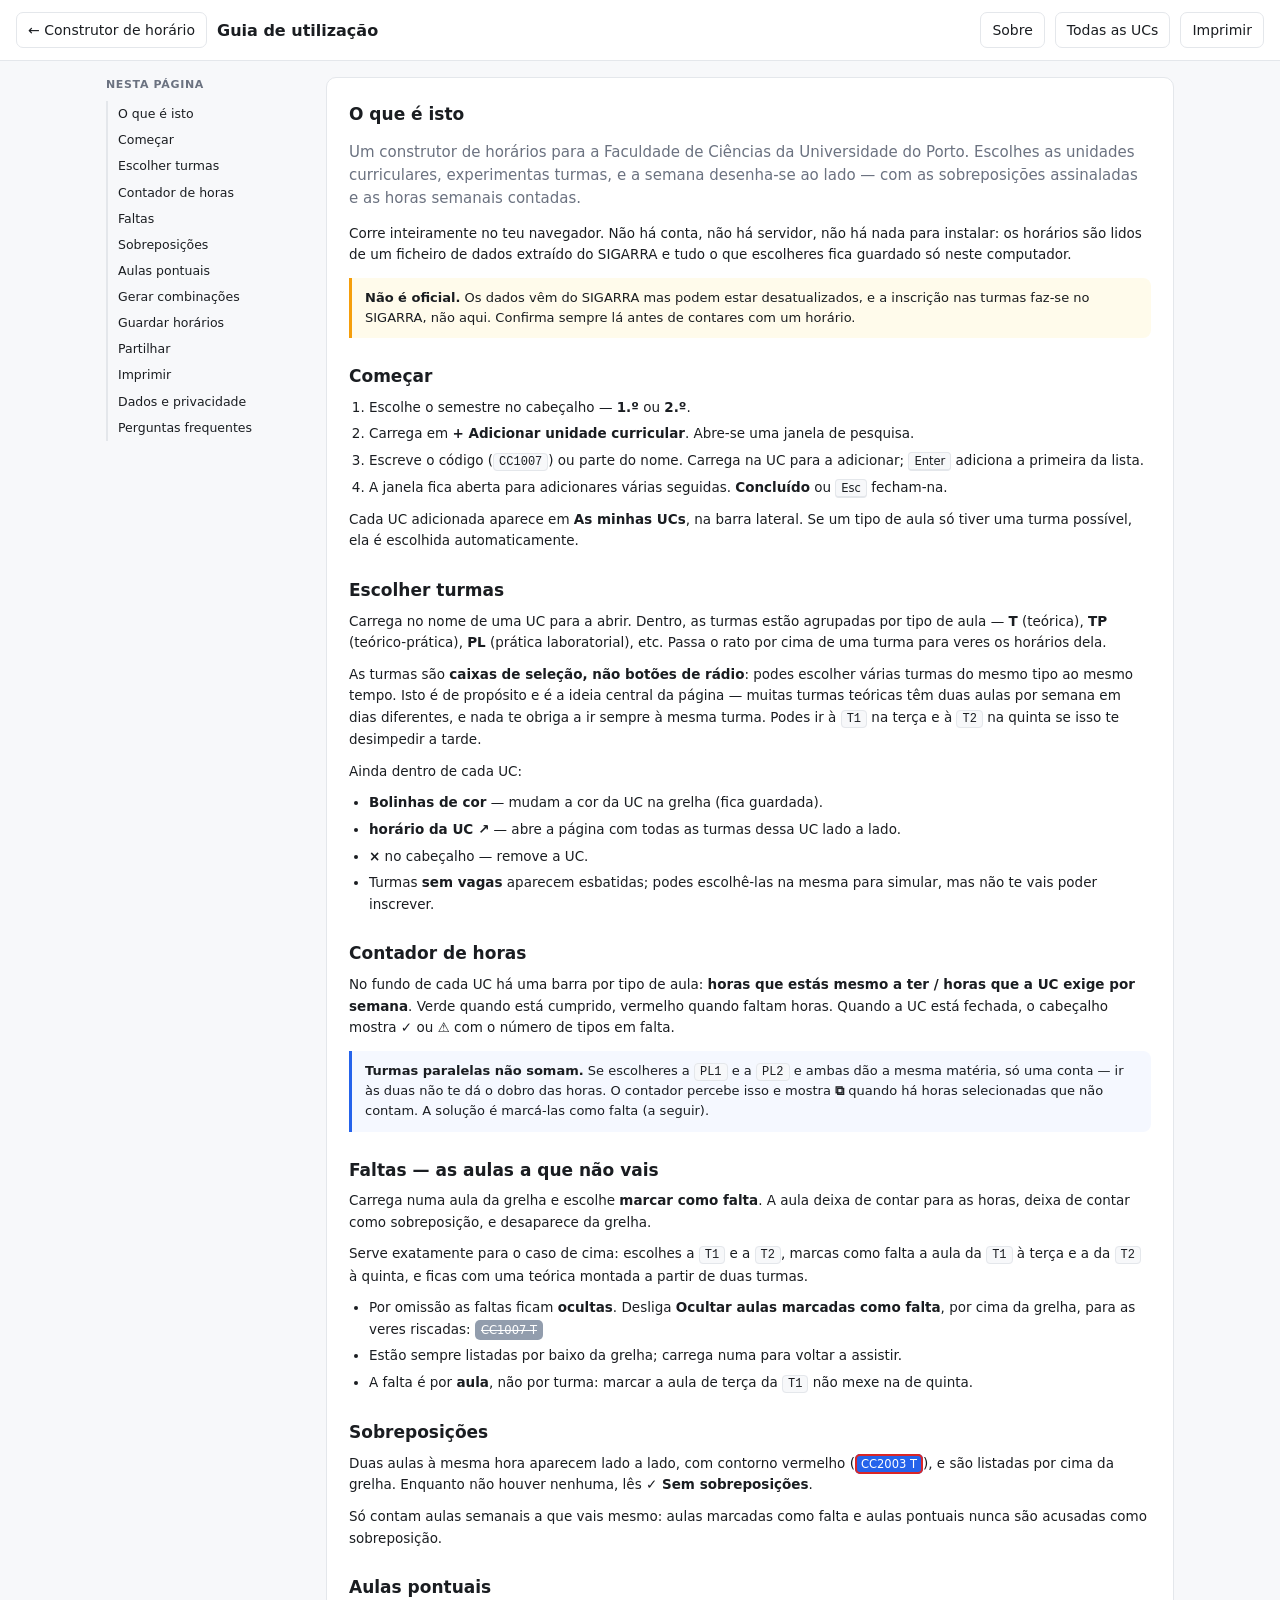
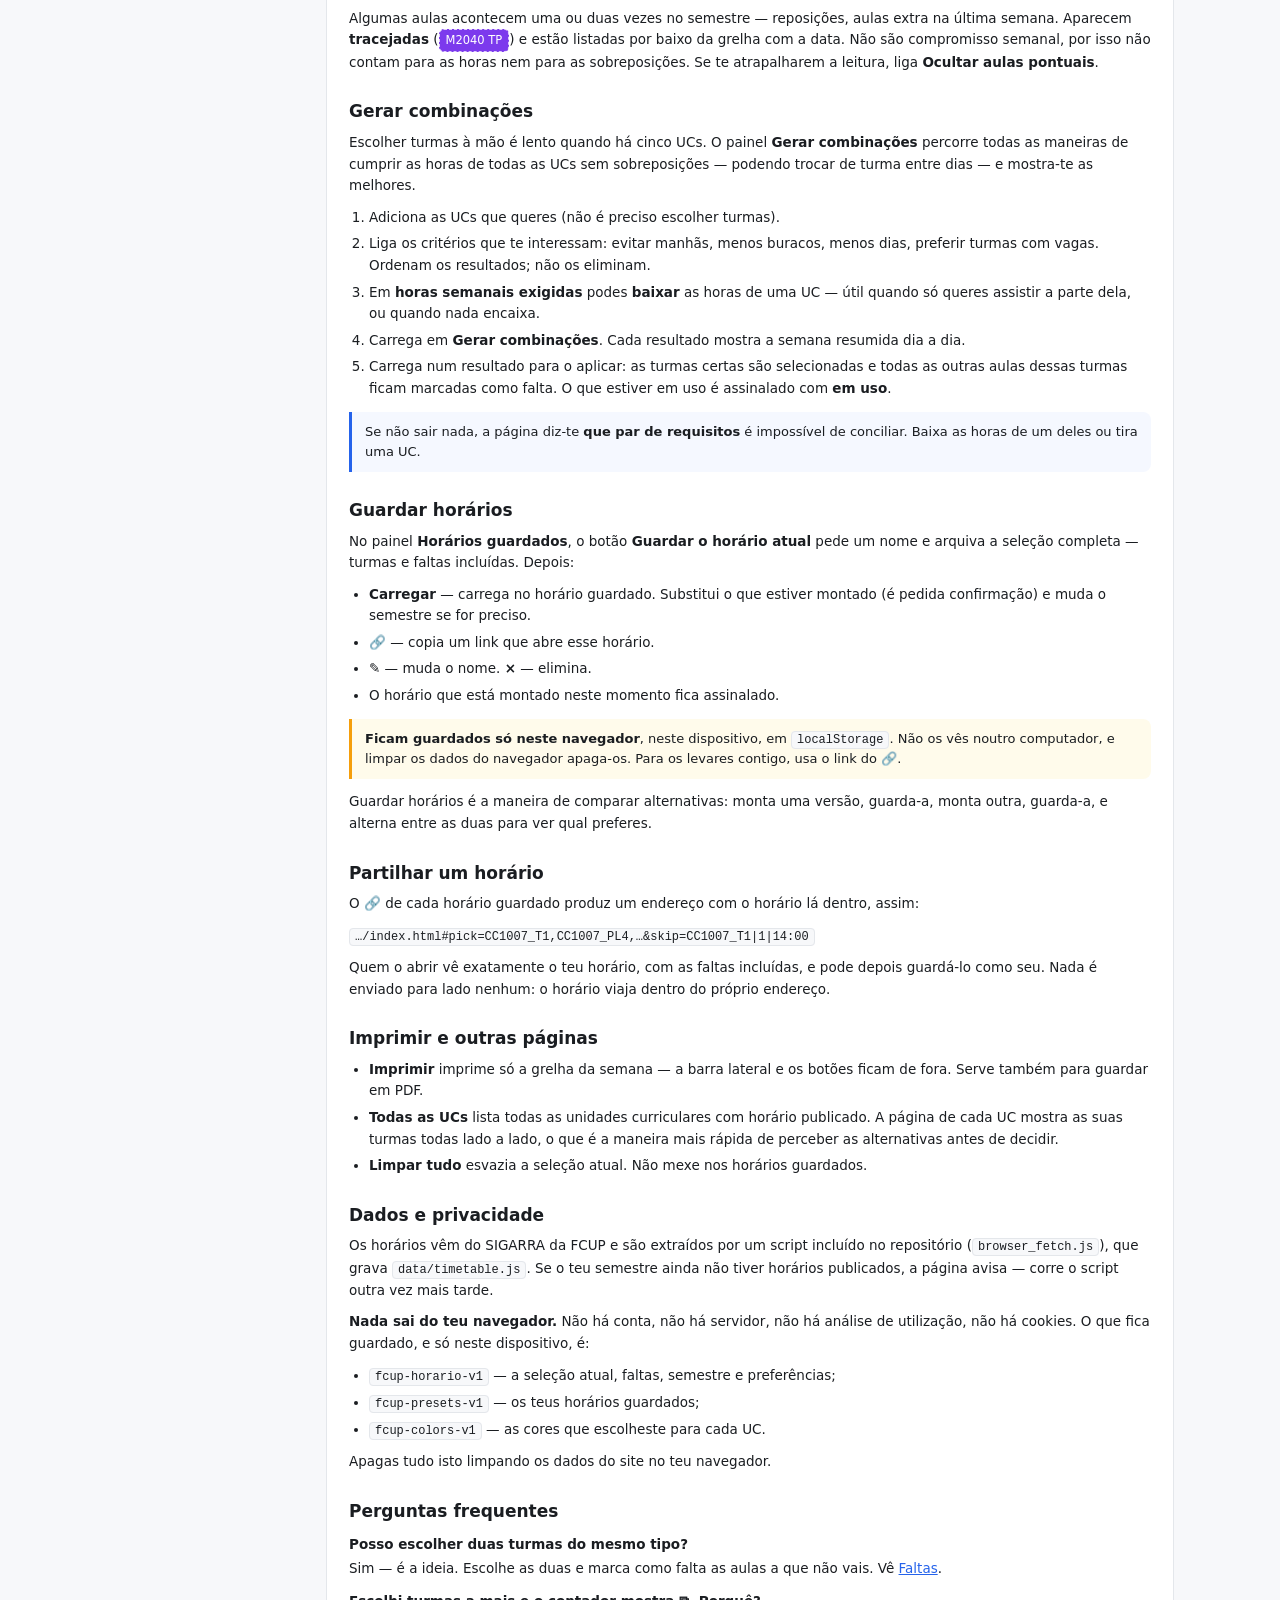
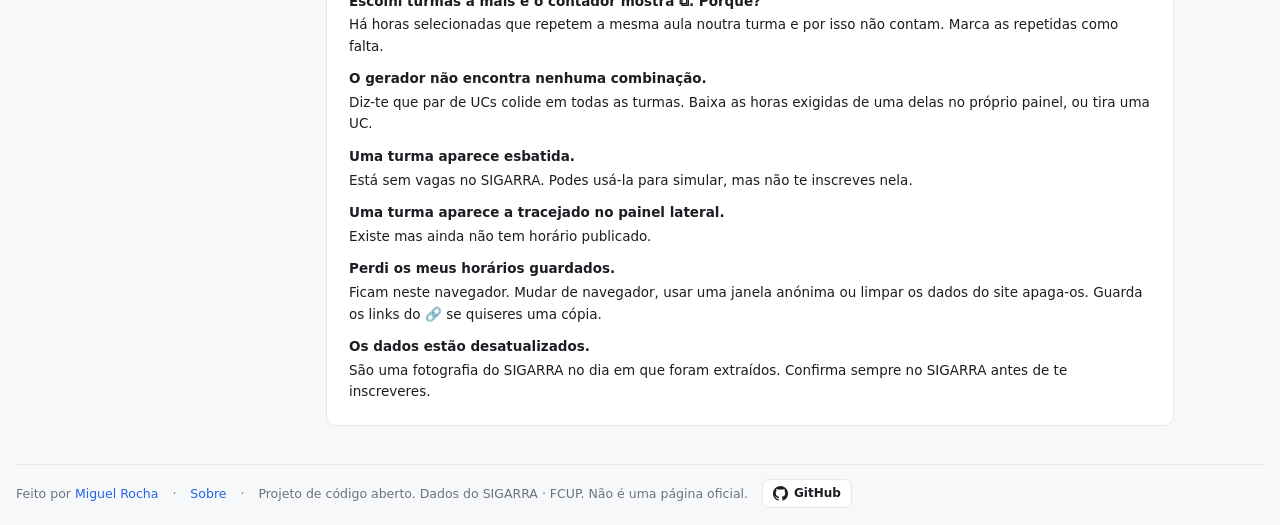
==== guia.html @ b20829d5 "Faz o Teu Horário — construtor de horários da U.Porto Site estático que lê os horários do SIGARRA de" ====
<!doctype html>
<html lang="pt-PT">
<head>
<meta charset="utf-8">
<meta name="viewport" content="width=device-width, initial-scale=1">
<!-- seo:begin  gerado por scripts/build_seo.py — não editar à mão -->
<title>Guia — como montar o teu horário na U.Porto</title>
<meta name="description" content="Como usar o construtor de horários: escolher turmas, marcar faltas, cumprir as horas semanais, gerar combinações e guardar vários horários para comparar.">
<link rel="canonical" href="https://horario.miguelrocha.dev/guia.html">
<meta name="theme-color" content="#2563eb">
<link rel="icon" href="favicon.ico" sizes="32x32">
<link rel="icon" href="assets/icon.svg" type="image/svg+xml">
<link rel="apple-touch-icon" href="assets/apple-touch-icon.png">
<link rel="manifest" href="site.webmanifest">
<meta property="og:type" content="website">
<meta property="og:site_name" content="Faz o Teu Horário · U.Porto">
<meta property="og:locale" content="pt_PT">
<meta property="og:title" content="Guia de utilização">
<meta property="og:description" content="Como usar o construtor de horários: escolher turmas, marcar faltas, cumprir as horas semanais, gerar combinações e guardar vários horários para comparar.">
<meta property="og:url" content="https://horario.miguelrocha.dev/guia.html">
<meta property="og:image" content="https://horario.miguelrocha.dev/assets/og.png">
<meta property="og:image:width" content="1200">
<meta property="og:image:height" content="630">
<meta property="og:image:alt" content="Grelha semanal de horário com as aulas de cinco unidades curriculares">
<meta name="twitter:card" content="summary_large_image">
<meta name="twitter:title" content="Guia de utilização">
<meta name="twitter:description" content="Como usar o construtor de horários: escolher turmas, marcar faltas, cumprir as horas semanais, gerar combinações e guardar vários horários para comparar.">
<meta name="twitter:image" content="https://horario.miguelrocha.dev/assets/og.png">
<script type="application/ld+json">
{
  "@context": "https://schema.org",
  "@type": "FAQPage",
  "inLanguage": "pt-PT",
  "mainEntity": [
    {
      "@type": "Question",
      "name": "Posso escolher duas turmas do mesmo tipo?",
      "acceptedAnswer": {
        "@type": "Answer",
        "text": "Sim — é a ideia. Escolhe as duas e marca como falta as aulas a que não vais. Vê Faltas."
      }
    },
    {
      "@type": "Question",
      "name": "Escolhi turmas a mais e o contador mostra ⧉. Porquê?",
      "acceptedAnswer": {
        "@type": "Answer",
        "text": "Há horas selecionadas que repetem a mesma aula noutra turma e por isso não contam. Marca as repetidas como falta."
      }
    },
    {
      "@type": "Question",
      "name": "O gerador não encontra nenhuma combinação.",
      "acceptedAnswer": {
        "@type": "Answer",
        "text": "Diz-te que par de UCs colide em todas as turmas. Baixa as horas exigidas de uma delas no próprio painel, ou tira uma UC."
      }
    },
    {
      "@type": "Question",
      "name": "Uma turma aparece esbatida.",
      "acceptedAnswer": {
        "@type": "Answer",
        "text": "Está sem vagas no SIGARRA. Podes usá-la para simular, mas não te inscreves nela."
      }
    },
    {
      "@type": "Question",
      "name": "Uma turma aparece a tracejado no painel lateral.",
      "acceptedAnswer": {
        "@type": "Answer",
        "text": "Existe mas ainda não tem horário publicado."
      }
    },
    {
      "@type": "Question",
      "name": "Perdi os meus horários guardados.",
      "acceptedAnswer": {
        "@type": "Answer",
        "text": "Ficam neste navegador. Mudar de navegador, usar uma janela anónima ou limpar os dados do site apaga-os. Guarda os links do 🔗 se quiseres uma cópia."
      }
    },
    {
      "@type": "Question",
      "name": "Os dados estão desatualizados.",
      "acceptedAnswer": {
        "@type": "Answer",
        "text": "São uma fotografia do SIGARRA no dia em que foram extraídos. Confirma sempre no SIGARRA antes de te inscreveres."
      }
    }
  ]
}
</script>
<!-- seo:end -->
<link rel="stylesheet" href="assets/style.css">
<style>
  main{max-width:1100px;margin:0 auto;display:grid;
       grid-template-columns:200px minmax(0,1fr);gap:20px;align-items:start}
  @media (max-width:820px){ main{grid-template-columns:1fr} }

  /* table of contents, pinned beside the text */
  .toc{position:sticky;top:calc(var(--hdr,60px) + 16px);font-size:12.5px}
  .toc b{display:block;font-size:11px;text-transform:uppercase;letter-spacing:.06em;
         color:var(--muted);margin-bottom:8px}
  .toc a{display:block;padding:4px 0;text-decoration:none;color:var(--ink);
         border-left:2px solid var(--line);padding-left:10px}
  .toc a:hover{border-left-color:var(--accent);color:var(--accent)}
  @media (max-width:820px){ .toc{position:static} }

  article{background:var(--panel);border:1px solid var(--line);border-radius:10px;
          padding:8px 22px 22px}
  article h2{font-size:17px;font-weight:650;margin:26px 0 8px;scroll-margin-top:80px}
  article h2:first-of-type{margin-top:16px}
  article h3{font-size:14px;font-weight:650;margin:16px 0 5px}
  article p,article li{font-size:13.5px;line-height:1.6}
  article p{margin:0 0 10px}
  article ul,article ol{margin:0 0 10px;padding-left:20px}
  article li{margin-bottom:5px}
  article code{background:var(--bg);border:1px solid var(--line);border-radius:4px;
               padding:1px 5px;font-size:12px}
  article kbd{background:var(--bg);border:1px solid var(--line);border-bottom-width:2px;
              border-radius:4px;padding:1px 5px;font-size:11.5px;font-family:inherit}
  .lead{font-size:15px;color:var(--muted);line-height:1.55;margin:14px 0 0}

  /* one boxed aside per idea worth not missing */
  .tip{border-left:3px solid var(--accent);background:#f5f8ff;border-radius:0 8px 8px 0;
       padding:10px 13px;margin:12px 0;font-size:13px;line-height:1.55}
  .tip.amber{border-left-color:#f59e0b;background:#fffbeb}
  .tip b{font-weight:650}

  /* the little coloured markers the app uses, reproduced inline */
  .k{display:inline-block;border-radius:5px;padding:1px 6px;font-size:11.5px;color:#fff;
     background:#2563eb;vertical-align:baseline}
  .k.dash{background:#7c3aed;border:1px dashed rgba(255,255,255,.75)}
  .k.strike{background:#64748b;text-decoration:line-through;opacity:.7}
  .k.clash{background:#2563eb;outline:2px solid var(--bad);outline-offset:-2px}

  dl.faq{margin:0}
  dl.faq dt{font-weight:650;font-size:13.5px;margin-top:12px}
  dl.faq dd{margin:3px 0 0;font-size:13.5px;line-height:1.6;color:var(--ink)}
</style>
</head>
<body>

<header>
  <div class="bar">
    <a class="btn noprint" href="index.html">← Construtor de horário</a>
    <h1>Guia de utilização</h1>
    <div class="grow"></div>
    <a class="btn noprint" href="sobre.html">Sobre</a>
    <a class="btn noprint" href="subject.html">Todas as UCs</a>
    <button id="print" class="noprint">Imprimir</button>
  </div>
</header>

<main>
  <nav class="toc noprint">
    <b>Nesta página</b>
    <a href="#oque">O que é isto</a>
    <a href="#comecar">Começar</a>
    <a href="#turmas">Escolher turmas</a>
    <a href="#horas">Contador de horas</a>
    <a href="#faltas">Faltas</a>
    <a href="#sobreposicoes">Sobreposições</a>
    <a href="#pontuais">Aulas pontuais</a>
    <a href="#gerar">Gerar combinações</a>
    <a href="#guardar">Guardar horários</a>
    <a href="#partilhar">Partilhar</a>
    <a href="#imprimir">Imprimir</a>
    <a href="#dados">Dados e privacidade</a>
    <a href="#faq">Perguntas frequentes</a>
  </nav>

  <article>
    <h2 id="oque">O que é isto</h2>
    <p class="lead">
      Um construtor de horários para a Faculdade de Ciências da Universidade do Porto.
      Escolhes as unidades curriculares, experimentas turmas, e a semana desenha-se ao
      lado — com as sobreposições assinaladas e as horas semanais contadas.
    </p>
    <p style="margin-top:12px">
      Corre inteiramente no teu navegador. Não há conta, não há servidor, não há nada
      para instalar: os horários são lidos de um ficheiro de dados extraído do SIGARRA
      e tudo o que escolheres fica guardado só neste computador.
    </p>
    <div class="tip amber">
      <b>Não é oficial.</b> Os dados vêm do SIGARRA mas podem estar desatualizados, e a
      inscrição nas turmas faz-se no SIGARRA, não aqui. Confirma sempre lá antes de
      contares com um horário.
    </div>

    <h2 id="comecar">Começar</h2>
    <ol>
      <li>Escolhe o semestre no cabeçalho — <b>1.º</b> ou <b>2.º</b>.</li>
      <li>Carrega em <b>+ Adicionar unidade curricular</b>. Abre-se uma janela de pesquisa.</li>
      <li>Escreve o código (<code>CC1007</code>) ou parte do nome. Carrega na UC para a
        adicionar; <kbd>Enter</kbd> adiciona a primeira da lista.</li>
      <li>A janela fica aberta para adicionares várias seguidas. <b>Concluído</b> ou
        <kbd>Esc</kbd> fecham-na.</li>
    </ol>
    <p>
      Cada UC adicionada aparece em <b>As minhas UCs</b>, na barra lateral. Se um tipo de
      aula só tiver uma turma possível, ela é escolhida automaticamente.
    </p>

    <h2 id="turmas">Escolher turmas</h2>
    <p>
      Carrega no nome de uma UC para a abrir. Dentro, as turmas estão agrupadas por tipo
      de aula — <b>T</b> (teórica), <b>TP</b> (teórico-prática), <b>PL</b> (prática
      laboratorial), etc. Passa o rato por cima de uma turma para veres os horários dela.
    </p>
    <p>
      As turmas são <b>caixas de seleção, não botões de rádio</b>: podes escolher várias
      turmas do mesmo tipo ao mesmo tempo. Isto é de propósito e é a ideia central da
      página — muitas turmas teóricas têm duas aulas por semana em dias diferentes, e
      nada te obriga a ir sempre à mesma turma. Podes ir à <code>T1</code> na terça e à
      <code>T2</code> na quinta se isso te desimpedir a tarde.
    </p>
    <p>Ainda dentro de cada UC:</p>
    <ul>
      <li><b>Bolinhas de cor</b> — mudam a cor da UC na grelha (fica guardada).</li>
      <li><b>horário da UC ↗</b> — abre a página com todas as turmas dessa UC lado a lado.</li>
      <li><b>×</b> no cabeçalho — remove a UC.</li>
      <li>Turmas <b>sem vagas</b> aparecem esbatidas; podes escolhê-las na mesma para
        simular, mas não te vais poder inscrever.</li>
    </ul>

    <h2 id="horas">Contador de horas</h2>
    <p>
      No fundo de cada UC há uma barra por tipo de aula: <b>horas que estás mesmo a ter
      / horas que a UC exige por semana</b>. Verde quando está cumprido, vermelho quando
      faltam horas. Quando a UC está fechada, o cabeçalho mostra ✓ ou ⚠ com o número de
      tipos em falta.
    </p>
    <div class="tip">
      <b>Turmas paralelas não somam.</b> Se escolheres a <code>PL1</code> e a
      <code>PL2</code> e ambas dão a mesma matéria, só uma conta — ir às duas não te dá o
      dobro das horas. O contador percebe isso e mostra <b>⧉</b> quando há horas
      selecionadas que não contam. A solução é marcá-las como falta (a seguir).
    </div>

    <h2 id="faltas">Faltas — as aulas a que não vais</h2>
    <p>
      Carrega numa aula da grelha e escolhe <b>marcar como falta</b>. A aula deixa de
      contar para as horas, deixa de contar como sobreposição, e desaparece da grelha.
    </p>
    <p>
      Serve exatamente para o caso de cima: escolhes a <code>T1</code> e a
      <code>T2</code>, marcas como falta a aula da <code>T1</code> à terça e a da
      <code>T2</code> à quinta, e ficas com uma teórica montada a partir de duas turmas.
    </p>
    <ul>
      <li>Por omissão as faltas ficam <b>ocultas</b>. Desliga
        <b>Ocultar aulas marcadas como falta</b>, por cima da grelha, para as veres
        riscadas: <span class="k strike">CC1007 T</span></li>
      <li>Estão sempre listadas por baixo da grelha; carrega numa para voltar a assistir.</li>
      <li>A falta é por <b>aula</b>, não por turma: marcar a aula de terça da
        <code>T1</code> não mexe na de quinta.</li>
    </ul>

    <h2 id="sobreposicoes">Sobreposições</h2>
    <p>
      Duas aulas à mesma hora aparecem lado a lado, com contorno vermelho
      (<span class="k clash">CC2003 T</span>), e são listadas por cima da grelha. Enquanto
      não houver nenhuma, lês <b>✓ Sem sobreposições</b>.
    </p>
    <p>
      Só contam aulas semanais a que vais mesmo: aulas marcadas como falta e aulas
      pontuais nunca são acusadas como sobreposição.
    </p>

    <h2 id="pontuais">Aulas pontuais</h2>
    <p>
      Algumas aulas acontecem uma ou duas vezes no semestre — reposições, aulas extra na
      última semana. Aparecem <b>tracejadas</b> (<span class="k dash">M2040 TP</span>) e
      estão listadas por baixo da grelha com a data. Não são compromisso semanal, por
      isso não contam para as horas nem para as sobreposições. Se te atrapalharem a
      leitura, liga <b>Ocultar aulas pontuais</b>.
    </p>

    <h2 id="gerar">Gerar combinações</h2>
    <p>
      Escolher turmas à mão é lento quando há cinco UCs. O painel <b>Gerar combinações</b>
      percorre todas as maneiras de cumprir as horas de todas as UCs sem sobreposições —
      podendo trocar de turma entre dias — e mostra-te as melhores.
    </p>
    <ol>
      <li>Adiciona as UCs que queres (não é preciso escolher turmas).</li>
      <li>Liga os critérios que te interessam: evitar manhãs, menos buracos, menos dias,
        preferir turmas com vagas. Ordenam os resultados; não os eliminam.</li>
      <li>Em <b>horas semanais exigidas</b> podes <b>baixar</b> as horas de uma UC — útil
        quando só queres assistir a parte dela, ou quando nada encaixa.</li>
      <li>Carrega em <b>Gerar combinações</b>. Cada resultado mostra a semana resumida
        dia a dia.</li>
      <li>Carrega num resultado para o aplicar: as turmas certas são selecionadas e todas
        as outras aulas dessas turmas ficam marcadas como falta. O que estiver em uso é
        assinalado com <b>em uso</b>.</li>
    </ol>
    <div class="tip">
      Se não sair nada, a página diz-te <b>que par de requisitos</b> é impossível de
      conciliar. Baixa as horas de um deles ou tira uma UC.
    </div>

    <h2 id="guardar">Guardar horários</h2>
    <p>
      No painel <b>Horários guardados</b>, o botão <b>Guardar o horário atual</b> pede um
      nome e arquiva a seleção completa — turmas e faltas incluídas. Depois:
    </p>
    <ul>
      <li><b>Carregar</b> — carrega no horário guardado. Substitui o que estiver montado
        (é pedida confirmação) e muda o semestre se for preciso.</li>
      <li><b>🔗</b> — copia um link que abre esse horário.</li>
      <li><b>✎</b> — muda o nome. <b>×</b> — elimina.</li>
      <li>O horário que está montado neste momento fica assinalado.</li>
    </ul>
    <div class="tip amber">
      <b>Ficam guardados só neste navegador</b>, neste dispositivo, em
      <code>localStorage</code>. Não os vês noutro computador, e limpar os dados do
      navegador apaga-os. Para os levares contigo, usa o link do 🔗.
    </div>
    <p>
      Guardar horários é a maneira de comparar alternativas: monta uma versão, guarda-a,
      monta outra, guarda-a, e alterna entre as duas para ver qual preferes.
    </p>

    <h2 id="partilhar">Partilhar um horário</h2>
    <p>
      O 🔗 de cada horário guardado produz um endereço com o horário lá dentro, assim:
    </p>
    <p><code>…/index.html#pick=CC1007_T1,CC1007_PL4,…&amp;skip=CC1007_T1|1|14:00</code></p>
    <p>
      Quem o abrir vê exatamente o teu horário, com as faltas incluídas, e pode depois
      guardá-lo como seu. Nada é enviado para lado nenhum: o horário viaja dentro do
      próprio endereço.
    </p>

    <h2 id="imprimir">Imprimir e outras páginas</h2>
    <ul>
      <li><b>Imprimir</b> imprime só a grelha da semana — a barra lateral e os botões
        ficam de fora. Serve também para guardar em PDF.</li>
      <li><b>Todas as UCs</b> lista todas as unidades curriculares com horário publicado.
        A página de cada UC mostra as suas turmas todas lado a lado, o que é a maneira
        mais rápida de perceber as alternativas antes de decidir.</li>
      <li><b>Limpar tudo</b> esvazia a seleção atual. Não mexe nos horários guardados.</li>
    </ul>

    <h2 id="dados">Dados e privacidade</h2>
    <p>
      Os horários vêm do SIGARRA da FCUP e são extraídos por um script incluído no
      repositório (<code>browser_fetch.js</code>), que grava
      <code>data/timetable.js</code>. Se o teu semestre ainda não tiver horários
      publicados, a página avisa — corre o script outra vez mais tarde.
    </p>
    <p>
      <b>Nada sai do teu navegador.</b> Não há conta, não há servidor, não há análise de
      utilização, não há cookies. O que fica guardado, e só neste dispositivo, é:
    </p>
    <ul>
      <li><code>fcup-horario-v1</code> — a seleção atual, faltas, semestre e preferências;</li>
      <li><code>fcup-presets-v1</code> — os teus horários guardados;</li>
      <li><code>fcup-colors-v1</code> — as cores que escolheste para cada UC.</li>
    </ul>
    <p>
      Apagas tudo isto limpando os dados do site no teu navegador.
    </p>

    <h2 id="faq">Perguntas frequentes</h2>
    <dl class="faq">
      <dt>Posso escolher duas turmas do mesmo tipo?</dt>
      <dd>Sim — é a ideia. Escolhe as duas e marca como falta as aulas a que não vais.
        Vê <a href="#faltas">Faltas</a>.</dd>

      <dt>Escolhi turmas a mais e o contador mostra ⧉. Porquê?</dt>
      <dd>Há horas selecionadas que repetem a mesma aula noutra turma e por isso não
        contam. Marca as repetidas como falta.</dd>

      <dt>O gerador não encontra nenhuma combinação.</dt>
      <dd>Diz-te que par de UCs colide em todas as turmas. Baixa as horas exigidas de uma
        delas no próprio painel, ou tira uma UC.</dd>

      <dt>Uma turma aparece esbatida.</dt>
      <dd>Está sem vagas no SIGARRA. Podes usá-la para simular, mas não te inscreves nela.</dd>

      <dt>Uma turma aparece a tracejado no painel lateral.</dt>
      <dd>Existe mas ainda não tem horário publicado.</dd>

      <dt>Perdi os meus horários guardados.</dt>
      <dd>Ficam neste navegador. Mudar de navegador, usar uma janela anónima ou limpar os
        dados do site apaga-os. Guarda os links do 🔗 se quiseres uma cópia.</dd>

      <dt>Os dados estão desatualizados.</dt>
      <dd>São uma fotografia do SIGARRA no dia em que foram extraídos. Confirma sempre no
        SIGARRA antes de te inscreveres.</dd>
    </dl>
  </article>
</main>

<footer class="site-foot noprint">
  <span>Feito por <a href="https://miguelrocha.dev" target="_blank" rel="noopener">Miguel Rocha</a></span>
  <span aria-hidden="true">·</span>
  <span><a href="sobre.html">Sobre</a></span>
  <span aria-hidden="true">·</span>
  <span>Projeto de código aberto. Dados do SIGARRA · FCUP. Não é uma página oficial.</span>
  <a class="gh" href="https://github.com/mmroch4/fazoteuhorario"
     target="_blank" rel="noopener">
    <svg viewBox="0 0 16 16" aria-hidden="true"><path d="M8 0a8 8 0 0 0-2.53 15.59c.4.07.55-.17.55-.38
      0-.19-.01-.82-.01-1.49-2.01.37-2.53-.49-2.69-.94-.09-.23-.48-.94-.82-1.13-.28-.15-.68-.52-.01-.53
      .63-.01 1.08.58 1.23.82.72 1.21 1.87.87 2.33.66.07-.52.28-.87.51-1.07-1.78-.2-3.64-.89-3.64-3.95
      0-.87.31-1.59.82-2.15-.08-.2-.36-1.02.08-2.12 0 0 .67-.21 2.2.82a7.4 7.4 0 0 1 2-.27c.68 0
      1.36.09 2 .27 1.53-1.04 2.2-.82 2.2-.82.44 1.1.16 1.92.08 2.12.51.56.82 1.27.82 2.15 0 3.07-1.87
      3.75-3.65 3.95.29.25.54.73.54 1.48 0 1.07-.01 1.93-.01 2.2 0 .21.15.46.55.38A8 8 0 0 0 8 0Z"/></svg>
    GitHub
  </a>
</footer>

<script>
  document.getElementById("print").onclick = () => window.print();
  // The sticky table of contents hangs below the header, whose height changes
  // when the toolbar wraps on narrow screens.
  const hdr = document.querySelector("header");
  const sync = () =>
    document.documentElement.style.setProperty("--hdr", hdr.offsetHeight + "px");
  sync();
  addEventListener("resize", sync);
</script>
</body>
</html>
---- assets/style.css ----
/* Shared light theme for the timetable pages. Deliberately light-only:
   the grid colours are subject-assigned and were picked for a white ground. */
:root{
  color-scheme: light;
  --bg:#f7f8fa; --panel:#fff; --ink:#1a1d21; --muted:#6b7280; --line:#e4e7eb;
  --accent:#2563eb; --bad:#dc2626; --bad-bg:#fef2f2; --ok:#047857;
}
*{box-sizing:border-box}
body{margin:0;background:var(--bg);color:var(--ink);
     font:14px/1.45 system-ui,-apple-system,Segoe UI,Roboto,sans-serif}
a{color:var(--accent)}

header{padding:12px 16px;background:var(--panel);border-bottom:1px solid var(--line);
       position:sticky;top:0;z-index:20}
.bar{display:flex;gap:10px;align-items:center;flex-wrap:wrap}
h1{font-size:16px;margin:0;font-weight:650}
h1 small{font-weight:400;color:var(--muted);font-size:13px;margin-left:6px}
.grow{flex:1}

input[type=search],select{padding:7px 10px;border:1px solid var(--line);border-radius:7px;
      background:#fff;color:var(--ink);font:inherit}
button,.btn{padding:7px 11px;border:1px solid var(--line);border-radius:7px;background:#fff;
      color:var(--ink);font:inherit;cursor:pointer;text-decoration:none;display:inline-block}
button:hover,.btn:hover{border-color:var(--accent)}
button.primary{background:var(--accent);border-color:var(--accent);color:#fff}
.seg{display:flex;border:1px solid var(--line);border-radius:7px;overflow:hidden}
.seg button{border:0;border-radius:0;padding:7px 13px}
.seg button[aria-pressed=true]{background:var(--accent);color:#fff}
.chip{padding:4px 10px;border:1px solid var(--line);border-radius:99px;cursor:pointer;
      font-size:12.5px;background:#fff}
.tag{font-size:11.5px;padding:2px 8px;border-radius:99px;background:var(--bg);
     border:1px solid var(--line);color:var(--muted)}
.badges{display:flex;gap:6px;flex-wrap:wrap;margin-top:7px}

main{padding:16px}
.panel{background:var(--panel);border:1px solid var(--line);border-radius:10px;padding:14px}
.panel h2{font-size:12px;text-transform:uppercase;letter-spacing:.06em;color:var(--muted);
          margin:0 0 10px}
.empty{color:var(--muted);font-style:italic}

/* ---- collapsibles ----
   Built on <details>, so open/close, keyboard and find-in-page come from the
   browser. The default triangle is replaced by a chevron on the right. */
details.panel{padding:0}
details.panel > summary{list-style:none;cursor:pointer;padding:14px;
      display:flex;align-items:center;gap:8px;border-radius:10px}
details.panel[open] > summary{padding-bottom:10px}
summary::-webkit-details-marker{display:none}
details.panel > summary h2{margin:0;flex:1}
details.panel > summary:hover h2{color:var(--ink)}
.chev{color:var(--muted);font-size:11px;transition:transform .15s ease;flex:0 0 auto}
details[open] > summary .chev{transform:rotate(180deg)}
.panel-body{padding:0 14px 14px}
.sum-note{font-size:11.5px;color:var(--muted);font-weight:400}

/* ---- sticky calendar ----
   The left column is far taller than the week grid, so the grid is pinned in
   the viewport and scrolls internally instead of sliding off the top. */
.cal{position:sticky;top:calc(var(--hdr,60px) + 16px);
     max-height:calc(100vh - var(--hdr,60px) - 32px);
     display:flex;flex-direction:column;overflow:hidden}
.cal > *{flex:0 0 auto}
.cal .grid-wrap{flex:1 1 auto;min-height:0;overflow:auto}
.cal .legend{max-height:30vh;overflow:auto}
@media (max-width:960px){
  .cal{position:static;max-height:none;overflow:visible}
}

/* ---- footer ---- */
.site-foot{margin:22px 16px 24px;padding-top:14px;border-top:1px solid var(--line);
      display:flex;gap:8px 14px;align-items:center;flex-wrap:wrap;
      font-size:12.5px;color:var(--muted)}
.site-foot a{text-decoration:none}
.site-foot a:hover{text-decoration:underline}
.site-foot .gh{display:inline-flex;align-items:center;gap:6px;padding:5px 10px;
      border:1px solid var(--line);border-radius:7px;background:var(--panel);color:var(--ink)}
.site-foot .gh:hover{border-color:var(--accent);text-decoration:none}
.site-foot .gh svg{width:15px;height:15px;fill:currentColor}

/* ---- weekly grid ---- */
.grid-wrap{overflow-x:auto}
.grid{position:relative;display:grid;
      grid-template-columns:52px repeat(var(--days),minmax(var(--colw,120px),1fr));min-width:640px}
.gh{font-size:12px;font-weight:600;color:var(--muted);padding:6px 4px;text-align:center;
    border-bottom:1px solid var(--line)}
.hours{position:relative}
.hour{height:var(--hh);font-size:11px;color:var(--muted);text-align:right;
      padding-right:6px;transform:translateY(-6px)}
.col{position:relative;border-left:1px solid var(--line)}
.col .line{position:absolute;left:0;right:0;border-top:1px dotted var(--line)}
.ev{position:absolute;left:2px;right:2px;border-radius:6px;padding:3px 5px;overflow:hidden;
    font-size:11.5px;line-height:1.25;color:#fff;background:var(--c,#64748b);cursor:pointer;
    border:1px solid rgba(0,0,0,.12)}
.ev:hover{filter:brightness(1.08)}
.ev:focus-visible{outline:2px solid #111;outline-offset:1px}
.ev b{display:block;font-weight:650;font-size:12px}
.ev span{opacity:.92}
.ev.clash{outline:2px solid var(--bad);outline-offset:-2px}
.ev.dim{opacity:.18}
/* One-off sessions (a single extra class, usually in the last week of term)
   are hatched so they can't be mistaken for a weekly commitment. */
.ev.oneoff{border-style:dashed;
  background-image:repeating-linear-gradient(45deg,
    rgba(255,255,255,.28) 0 5px, transparent 5px 10px)}
/* A session you have decided to skip: still shown (it is on the official
   timetable) but struck through and ignored by the clash check and totals. */
.ev.skipped{opacity:.45;border-style:dotted}
.ev.skipped b,.ev.skipped span{text-decoration:line-through}
.oneoff-note{margin-top:10px;font-size:12px;color:var(--muted);
  border-top:1px solid var(--line);padding-top:8px}
.oneoff-note b{color:var(--ink);font-weight:600}
.oneoff-note ul{margin:4px 0 0;padding-left:18px}
.legend{display:flex;gap:12px;flex-wrap:wrap;margin-top:10px;font-size:12px;color:var(--muted)}
.legend i{display:inline-block;width:10px;height:10px;border-radius:3px;margin-right:4px}

/* ---- tables ---- */
table{width:100%;border-collapse:collapse;font-size:13px}
th,td{text-align:left;padding:6px 8px;border-bottom:1px solid var(--line);vertical-align:top}
th{font-size:11px;text-transform:uppercase;letter-spacing:.05em;color:var(--muted)}
tr.noslot td{color:var(--muted)}
.ty{display:inline-block;padding:1px 7px;border-radius:99px;color:#fff;font-size:11px}

/* ---- colour picker ---- */
.swatches{display:flex;gap:4px;flex-wrap:wrap;align-items:center}
.sw{width:16px;height:16px;border-radius:50%;border:1px solid rgba(0,0,0,.18);cursor:pointer;
    padding:0}
.sw[aria-pressed=true]{box-shadow:0 0 0 2px #fff,0 0 0 3.5px var(--ink)}
.dot{width:12px;height:12px;border-radius:50%;display:inline-block;flex:0 0 auto}

/* ---- details dialog ---- */
dialog#details{border:0;border-radius:12px;padding:0;max-width:420px;width:calc(100% - 32px);
        box-shadow:0 18px 50px rgba(0,0,0,.22);color:var(--ink)}
dialog#details::backdrop{background:rgba(15,18,22,.42)}
#dhead{padding:14px 16px;color:#fff;background:var(--c,#64748b)}
#dhead b{font-size:15px;display:block}
#dhead span{opacity:.92;font-size:12.5px}
#dbody{padding:14px 16px}
#dbody dl{display:grid;grid-template-columns:88px 1fr;gap:6px 12px;margin:0}
#dbody dt{color:var(--muted);font-size:12px}
#dbody dd{margin:0}
#dfoot{display:flex;gap:8px;align-items:center;padding:0 16px 14px;flex-wrap:wrap}

@media print{
  header{position:static}
  .noprint{display:none!important}
  body{background:#fff}
  .panel{border:0;padding:0}
  /* the pinned grid must fall back to normal flow, or printing clips it */
  .cal{position:static;max-height:none;overflow:visible}
  .cal .grid-wrap,.cal .legend{overflow:visible;max-height:none}
}
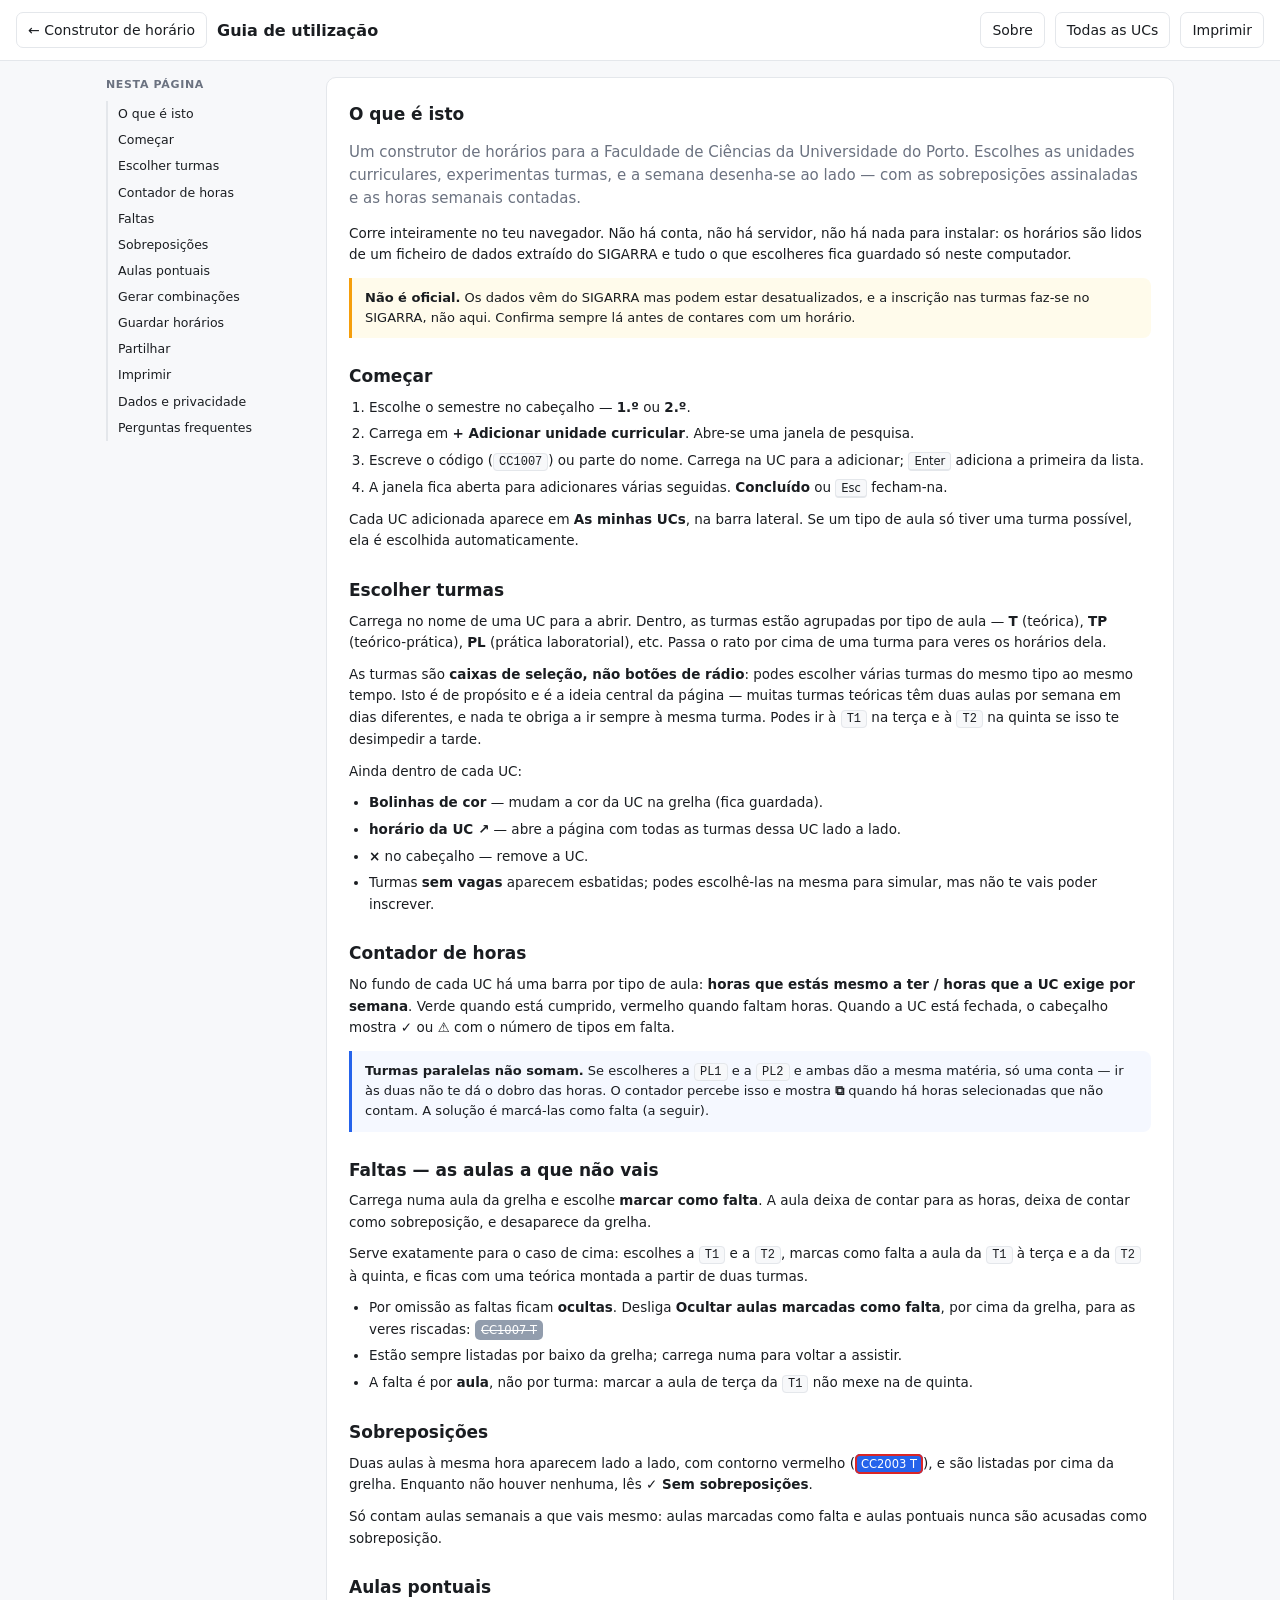
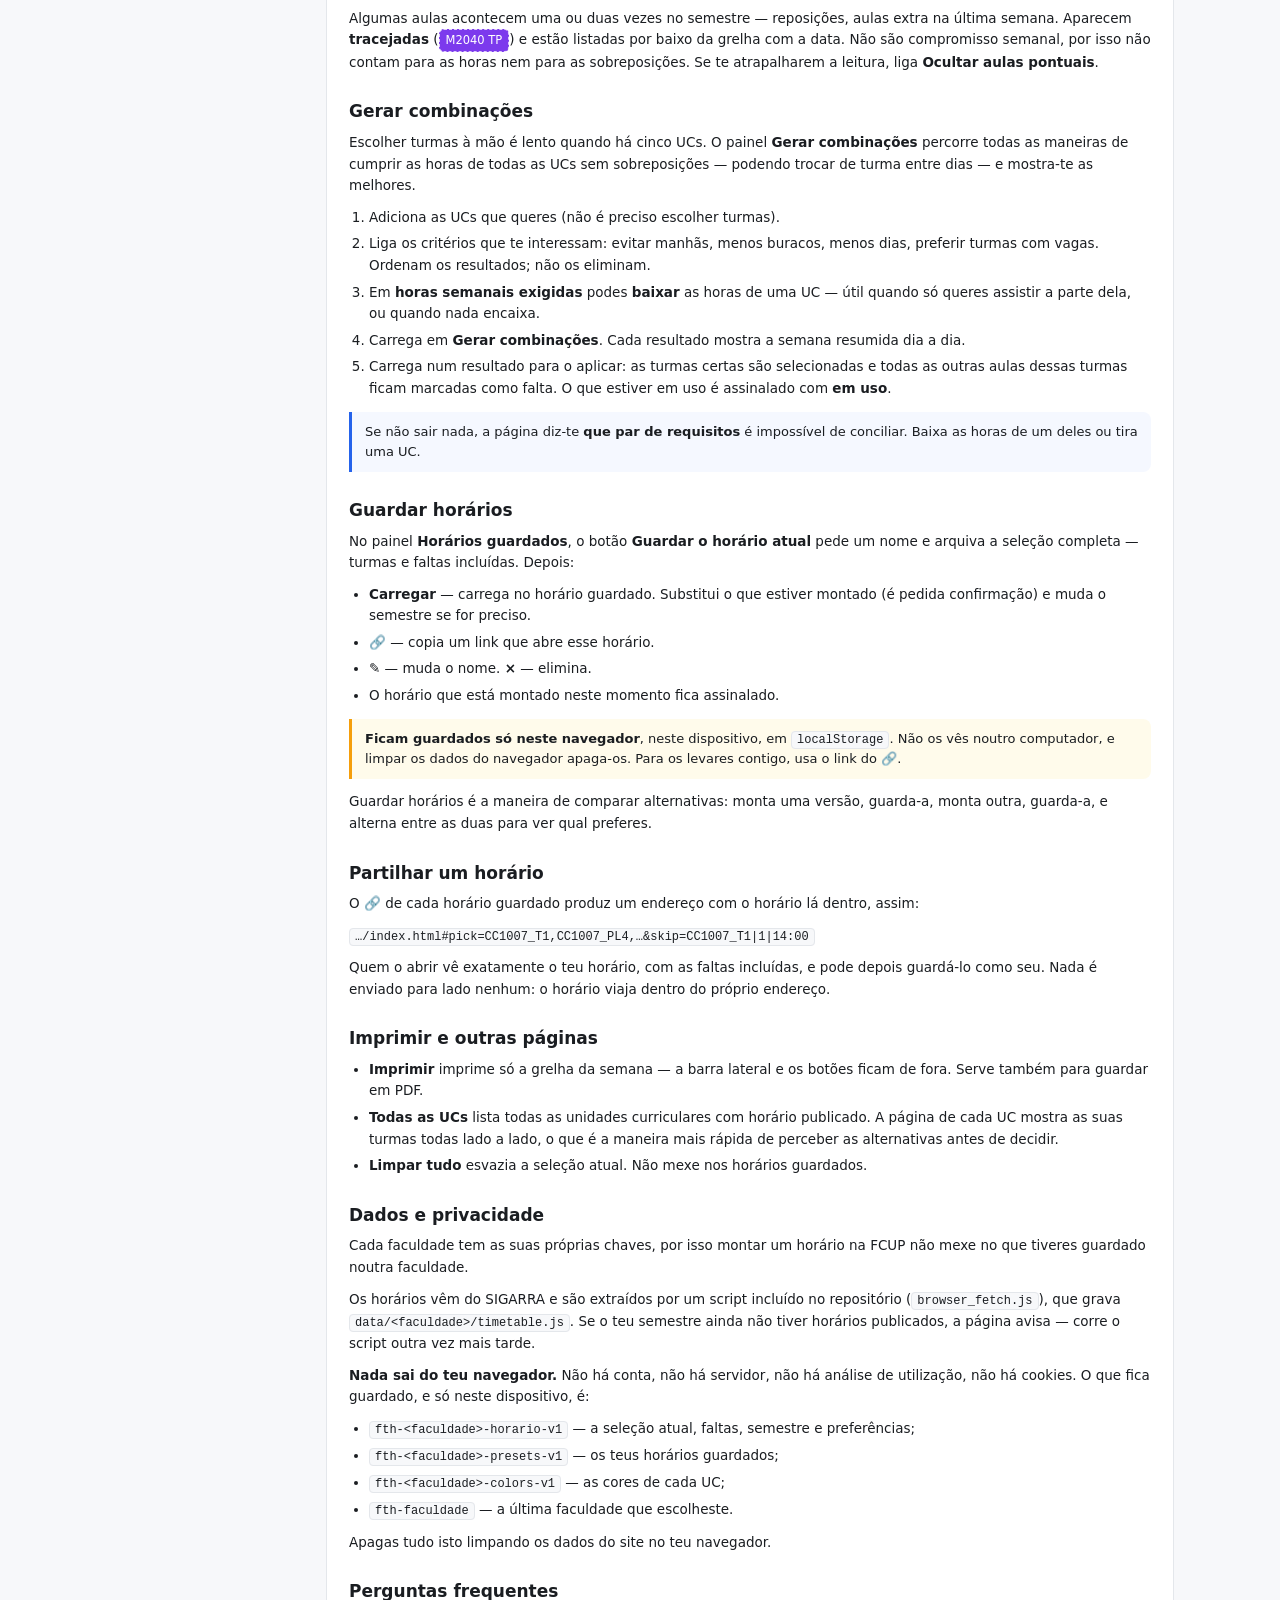
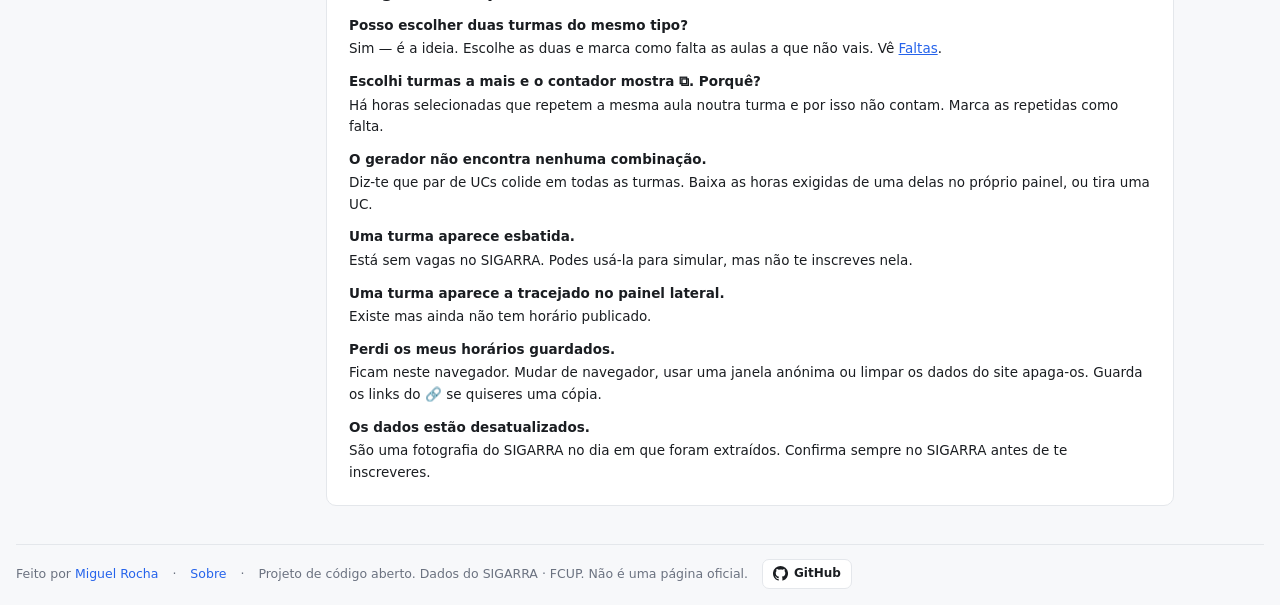
==== commit 564f369f: "Seletor de faculdade e carregamento a pedido dos horários Fase 2. O site passa a servir uma faculdad" ====
--- a/guia.html
+++ b/guia.html
@@ -346,9 +346,13 @@
 
     <h2 id="dados">Dados e privacidade</h2>
     <p>
-      Os horários vêm do SIGARRA da FCUP e são extraídos por um script incluído no
+      Cada faculdade tem as suas próprias chaves, por isso montar um horário na
+      FCUP não mexe no que tiveres guardado noutra faculdade.
+    </p>
+    <p>
+      Os horários vêm do SIGARRA e são extraídos por um script incluído no
       repositório (<code>browser_fetch.js</code>), que grava
-      <code>data/timetable.js</code>. Se o teu semestre ainda não tiver horários
+      <code>data/&lt;faculdade&gt;/timetable.js</code>. Se o teu semestre ainda não tiver horários
       publicados, a página avisa — corre o script outra vez mais tarde.
     </p>
     <p>
@@ -356,9 +360,11 @@
       utilização, não há cookies. O que fica guardado, e só neste dispositivo, é:
     </p>
     <ul>
-      <li><code>fcup-horario-v1</code> — a seleção atual, faltas, semestre e preferências;</li>
-      <li><code>fcup-presets-v1</code> — os teus horários guardados;</li>
-      <li><code>fcup-colors-v1</code> — as cores que escolheste para cada UC.</li>
+      <li><code>fth-&lt;faculdade&gt;-horario-v1</code> — a seleção atual, faltas,
+        semestre e preferências;</li>
+      <li><code>fth-&lt;faculdade&gt;-presets-v1</code> — os teus horários guardados;</li>
+      <li><code>fth-&lt;faculdade&gt;-colors-v1</code> — as cores de cada UC;</li>
+      <li><code>fth-faculdade</code> — a última faculdade que escolheste.</li>
     </ul>
     <p>
       Apagas tudo isto limpando os dados do site no teu navegador.
--- a/assets/style.css
+++ b/assets/style.css
@@ -77,6 +77,18 @@
 .site-foot .gh:hover{border-color:var(--accent);text-decoration:none}
 .site-foot .gh svg{width:15px;height:15px;fill:currentColor}
 
+/* Not an error, just "this is not published yet" — amber, so it does not read
+   like the red clash warnings. Shared: boot.js renders it on any page. */
+.notice{background:#fffbeb;border:1px solid #fcd34d;color:#92400e;border-radius:10px;
+        padding:11px 13px;margin-bottom:16px;font-size:12.5px;line-height:1.5}
+.notice b{display:block;margin-bottom:2px}
+.notice code{background:rgba(146,64,14,.1);padding:1px 4px;border-radius:4px;font-size:11.5px}
+
+/* faculty picker — only rendered once a second faculty has data */
+.facsel{padding:6px 8px;border:1px solid var(--line);border-radius:7px;background:#fff;
+        color:var(--ink);font:inherit;font-weight:600;cursor:pointer}
+.facsel:hover{border-color:var(--accent)}
+
 /* ---- weekly grid ---- */
 .grid-wrap{overflow-x:auto}
 .grid{position:relative;display:grid;
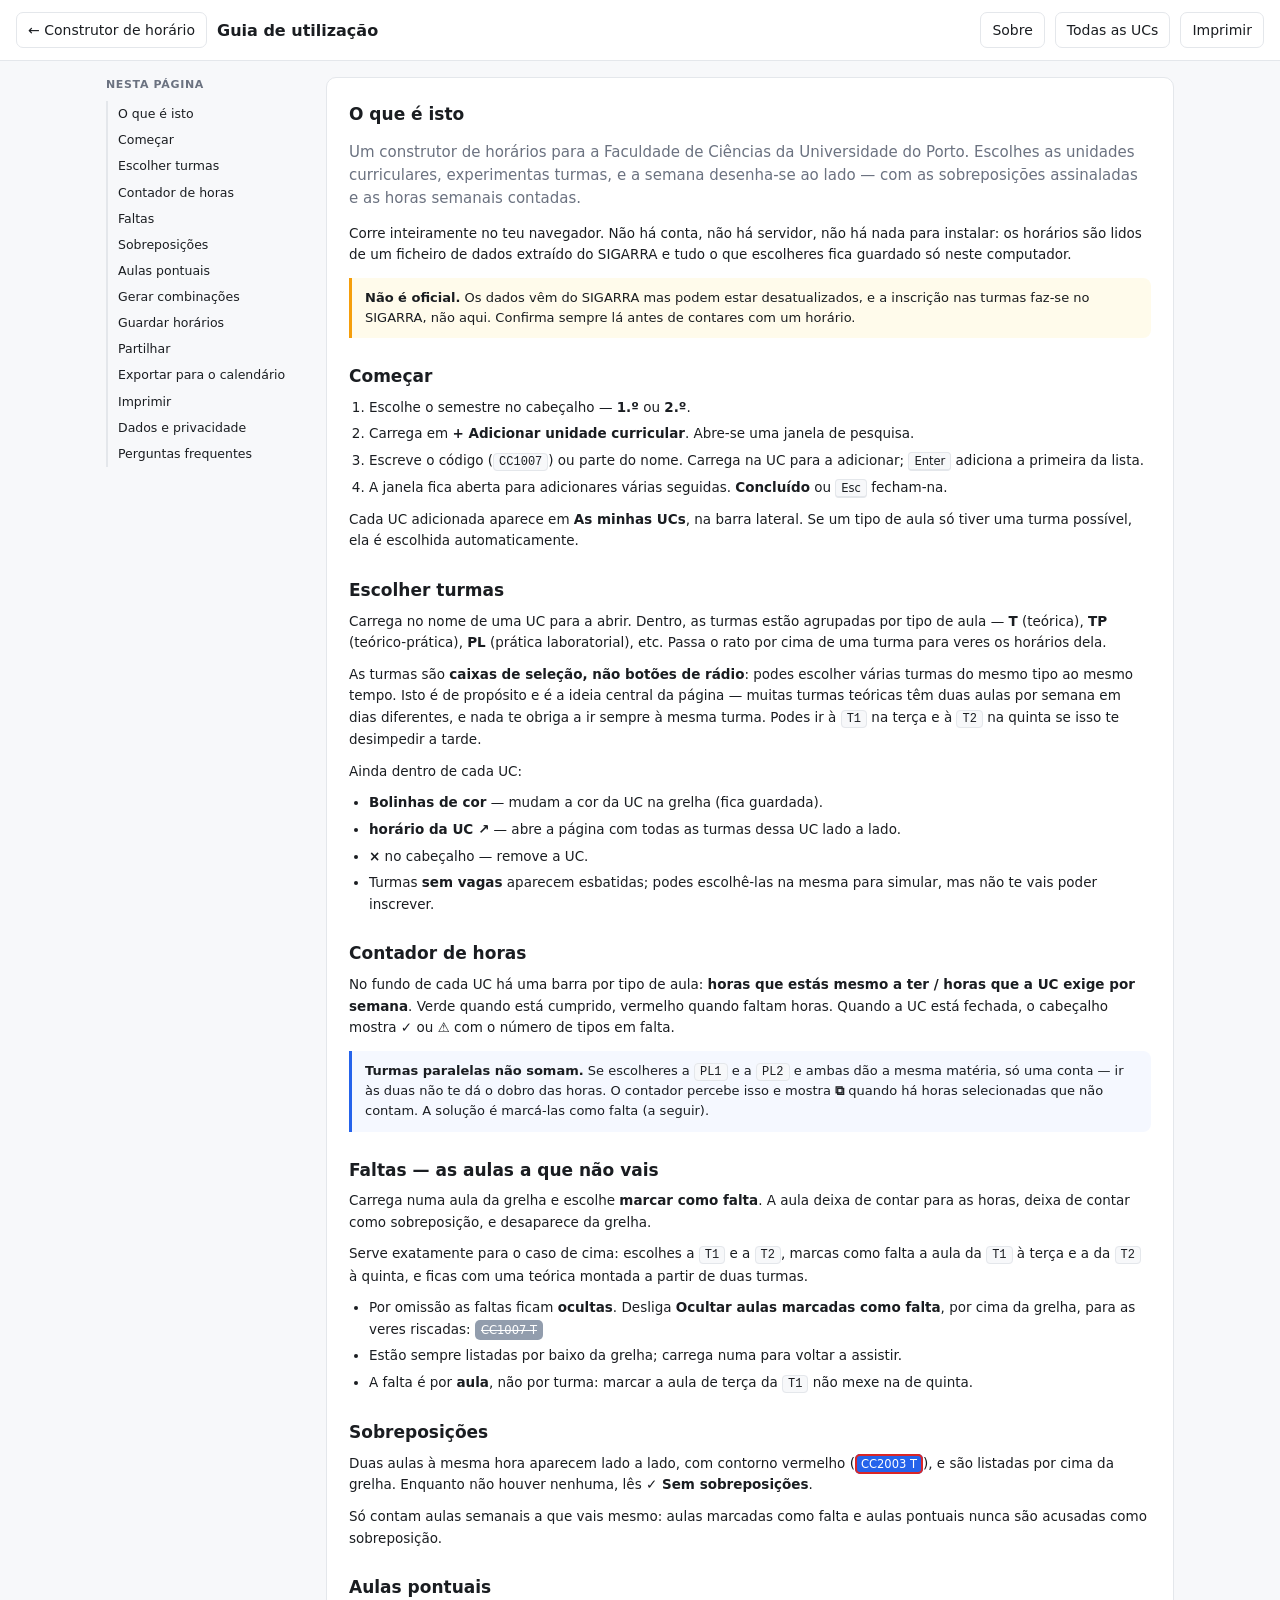
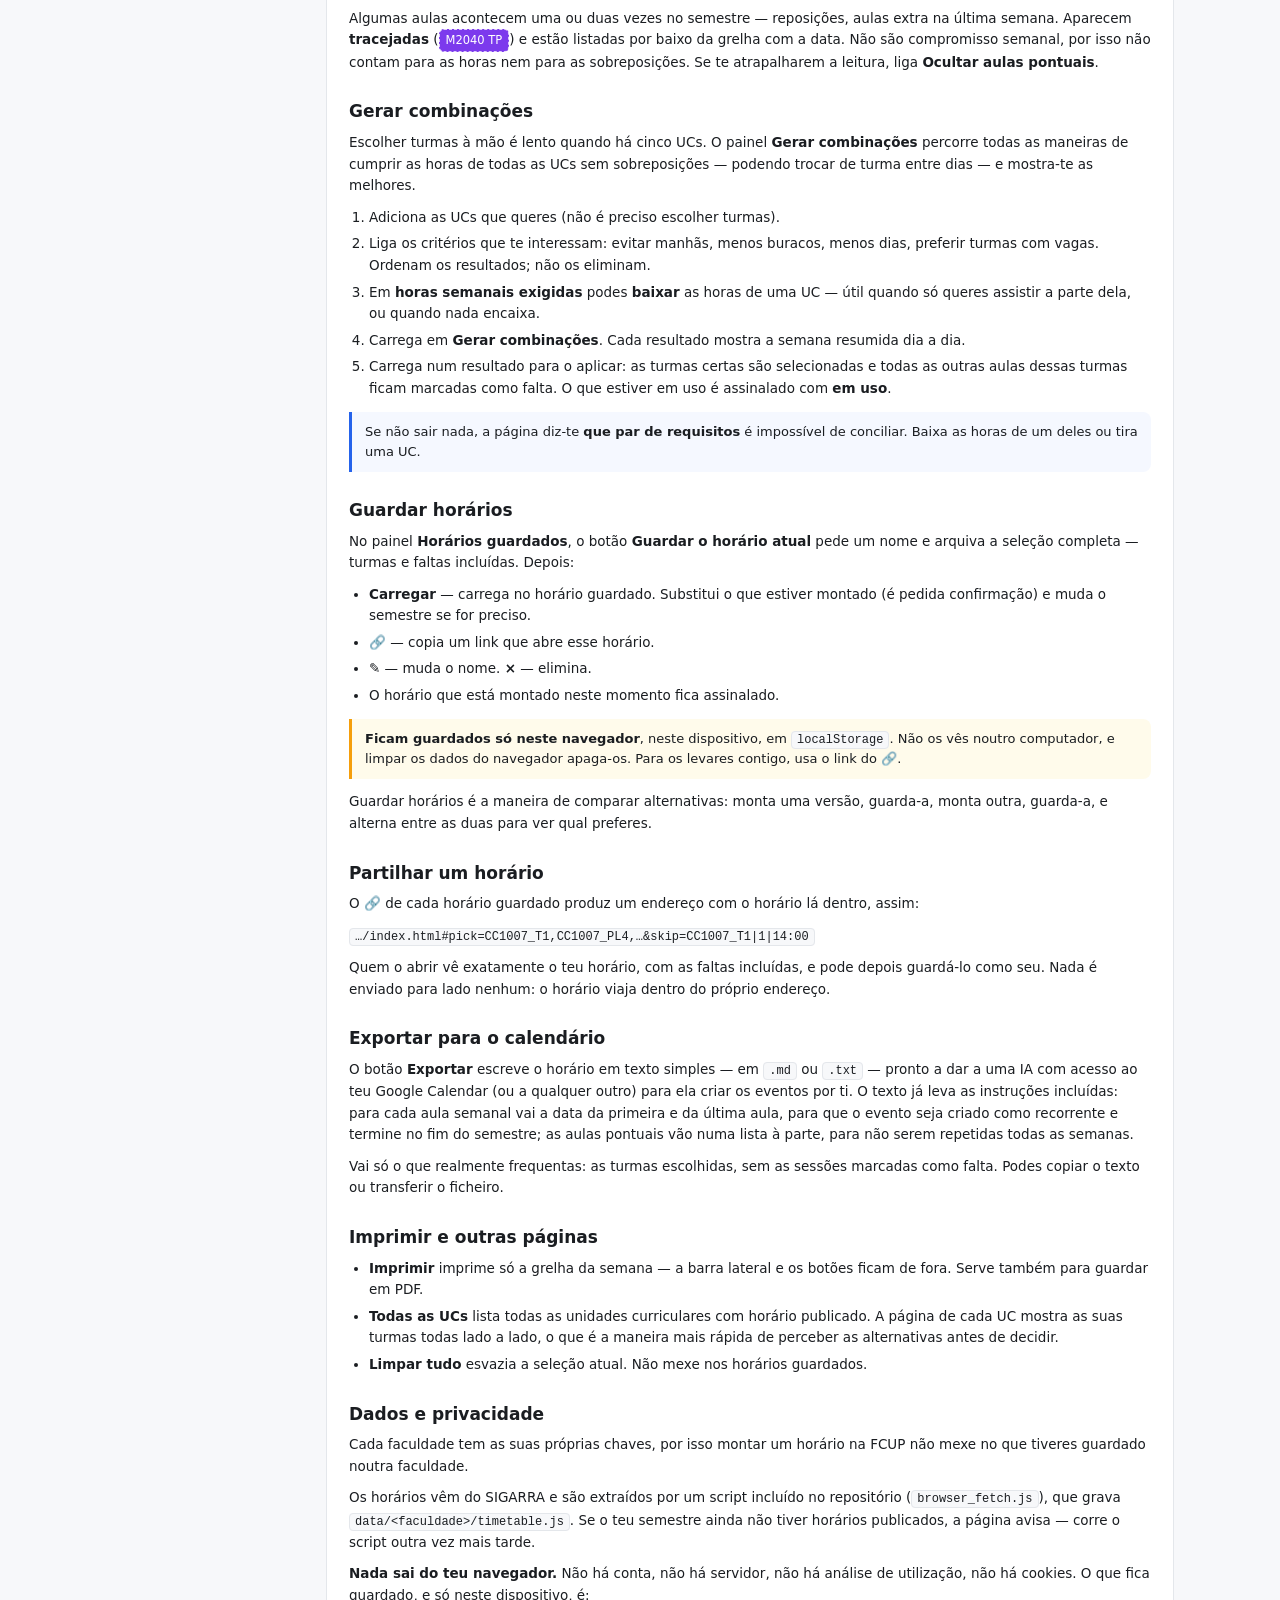
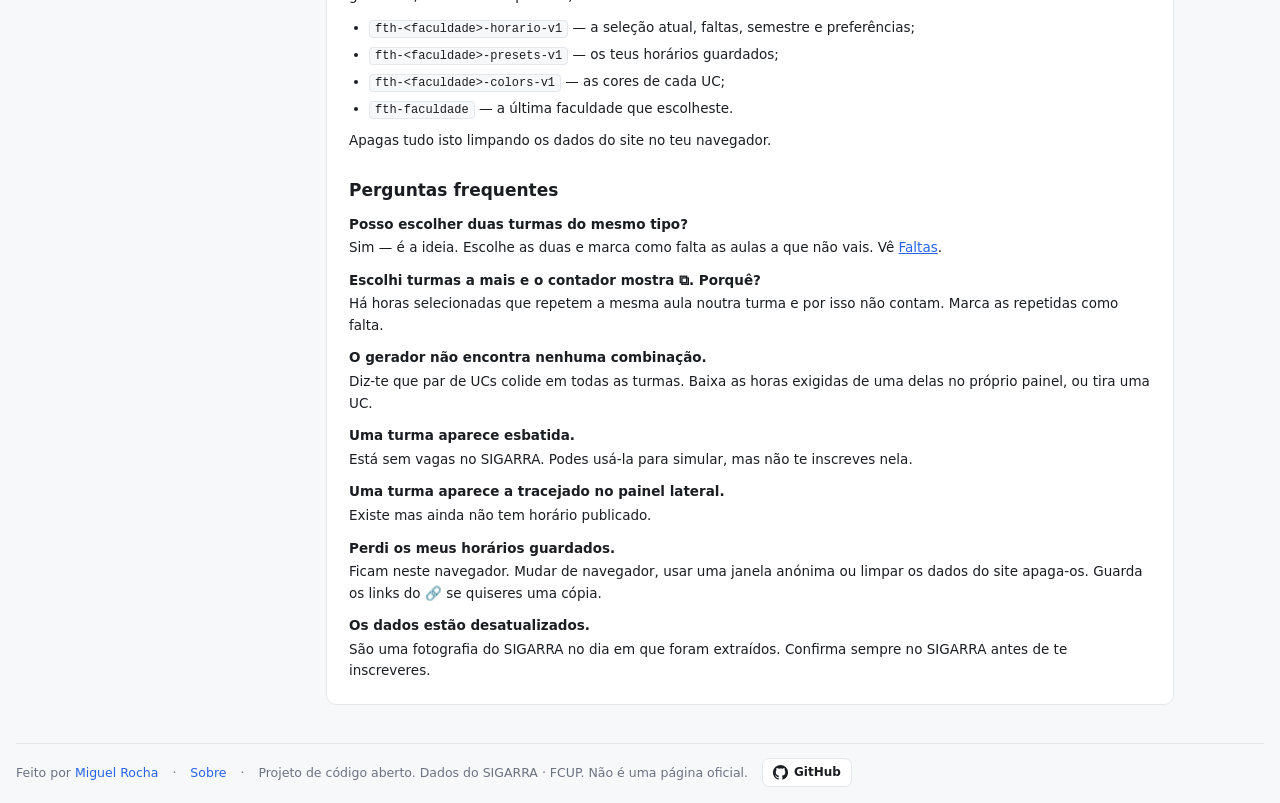
==== commit dff43a87: "Exportar o horário em texto para dar a uma IA Botão "Exportar" na barra, que escreve o horário escol" ====
--- a/guia.html
+++ b/guia.html
@@ -166,6 +166,7 @@
     <a href="#gerar">Gerar combinações</a>
     <a href="#guardar">Guardar horários</a>
     <a href="#partilhar">Partilhar</a>
+    <a href="#exportar">Exportar para o calendário</a>
     <a href="#imprimir">Imprimir</a>
     <a href="#dados">Dados e privacidade</a>
     <a href="#faq">Perguntas frequentes</a>
@@ -332,6 +333,21 @@
       Quem o abrir vê exatamente o teu horário, com as faltas incluídas, e pode depois
       guardá-lo como seu. Nada é enviado para lado nenhum: o horário viaja dentro do
       próprio endereço.
+    </p>
+
+    <h2 id="exportar">Exportar para o calendário</h2>
+    <p>
+      O botão <b>Exportar</b> escreve o horário em texto simples — em
+      <code>.md</code> ou <code>.txt</code> — pronto a dar a uma IA com acesso ao teu
+      Google Calendar (ou a qualquer outro) para ela criar os eventos por ti. O texto
+      já leva as instruções incluídas: para cada aula semanal vai a data da primeira e
+      da última aula, para que o evento seja criado como recorrente e termine no fim do
+      semestre; as aulas pontuais vão numa lista à parte, para não serem repetidas
+      todas as semanas.
+    </p>
+    <p>
+      Vai só o que realmente frequentas: as turmas escolhidas, sem as sessões marcadas
+      como falta. Podes copiar o texto ou transferir o ficheiro.
     </p>
 
     <h2 id="imprimir">Imprimir e outras páginas</h2>
